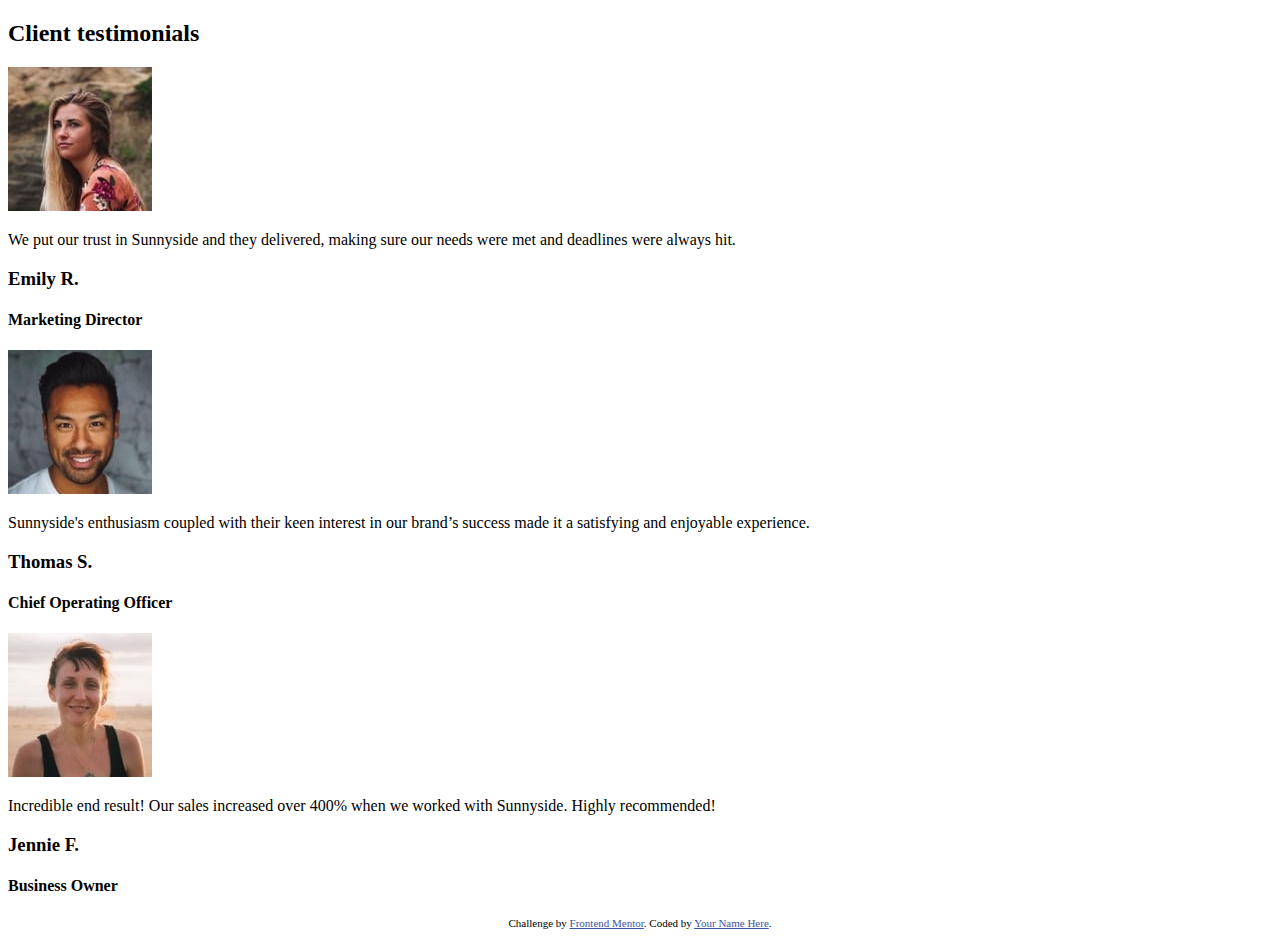
==== index.html @ 0f740eaf "Merge branch 'main' of https://github.com/cypherdevs-hub/agencylanding-page into zee-testimonial-sec" ====
<!DOCTYPE html>
<html lang="en">
<head>
  <meta charset="UTF-8">
  <meta name="viewport" content="width=device-width, initial-scale=1.0"> <!-- displays site properly based on user's device -->

  <link rel="icon" type="image/png" sizes="32x32" href="./images/favicon-32x32.png">
  <link rel="stylesheet" href="./styles.css">
  
  <title>Frontend Mentor | Sunnyside agency landing page</title>

  <!-- Feel free to remove these styles or customise in your own stylesheet 👍 -->
  <style>
    .attribution { font-size: 11px; text-align: center; }
    .attribution a { color: hsl(228, 45%, 44%); }
  </style>
</head>
<body>
<main>
  <!-- hero section startes here -->
  <section class="hero"></section>
    <!-- hero section ends here -->
<!-- information section starts here -->
<section class="information"></section>
 <!-- information section ends here -->
  <!-- fruits section starts here -->
  <section class="fruits"></section>
   <!-- fruits section ends here -->
    <!-- testimonial section starts here -->
     <section class="testimonial">
      <h2>Client testimonials</h2>
      <div><img src="./images/image-emily.jpg" alt="emily-image">
      <p>We put our trust in Sunnyside and they delivered, making sure our needs were met and deadlines were always hit.</p>
    <h3>Emily R.</h3>
    <h4>Marketing Director</h4>
  </div>
      <div> <img src="./images/image-thomas.jpg" alt="Thomas-image">
    <p>Sunnyside's enthusiasm coupled with their keen interest in our brand’s success made it a satisfying and enjoyable experience.</p>
    <h3>Thomas S.</h3>
    <h4>Chief Operating Officer</h4>
  </div>
  <div>
    <img src="./images/image-jennie.jpg" alt="jennie-image">
    <p>Incredible end result! Our sales increased over 400% when we worked with Sunnyside. Highly recommended!</p>
    <h3>Jennie F.</h3>
    <h4>Business Owner</h4>
  </div>
   

     </section>
     <!-- testimonial section ends here -->
      <!-- footer section starts here -->
       <footer></footer>
       <!-- footer section ends here -->
</main>

  <div class="attribution">
    Challenge by <a href="https://www.frontendmentor.io?ref=challenge" target="_blank">Frontend Mentor</a>. 
    Coded by <a href="#">Your Name Here</a>.
  </div>
</body>
</html>
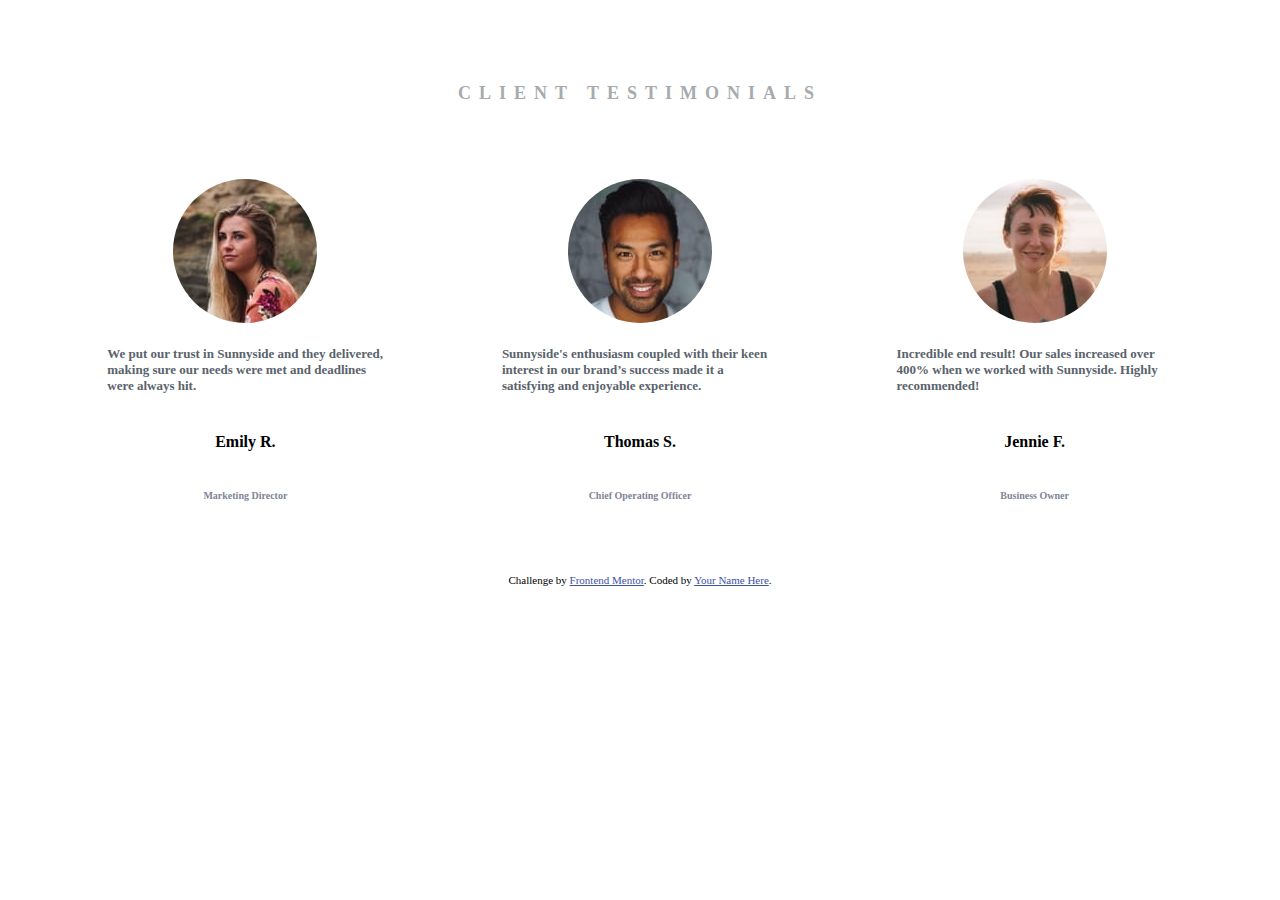
==== commit 9389a298: "implemented-testimonial-section" ====
--- a/index.html
+++ b/index.html
@@ -1,62 +1,76 @@
 <!DOCTYPE html>
 <html lang="en">
+
 <head>
   <meta charset="UTF-8">
-  <meta name="viewport" content="width=device-width, initial-scale=1.0"> <!-- displays site properly based on user's device -->
+  <meta name="viewport" content="width=device-width, initial-scale=1.0">
+  <!-- displays site properly based on user's device -->
 
   <link rel="icon" type="image/png" sizes="32x32" href="./images/favicon-32x32.png">
   <link rel="stylesheet" href="./styles.css">
-  
+
   <title>Frontend Mentor | Sunnyside agency landing page</title>
 
   <!-- Feel free to remove these styles or customise in your own stylesheet 👍 -->
   <style>
-    .attribution { font-size: 11px; text-align: center; }
-    .attribution a { color: hsl(228, 45%, 44%); }
+    .attribution {
+      font-size: 11px;
+      text-align: center;
+    }
+
+    .attribution a {
+      color: hsl(228, 45%, 44%);
+    }
   </style>
 </head>
+
 <body>
-<main>
-  <!-- hero section startes here -->
-  <section class="hero"></section>
+  <main>
+    <!-- hero section startes here -->
+    <section class="hero"></section>
     <!-- hero section ends here -->
-<!-- information section starts here -->
-<section class="information"></section>
- <!-- information section ends here -->
-  <!-- fruits section starts here -->
-  <section class="fruits"></section>
-   <!-- fruits section ends here -->
+    <!-- information section starts here -->
+    <section class="information"></section>
+    <!-- information section ends here -->
+    <!-- fruits section starts here -->
+    <section class="fruits"></section>
+    <!-- fruits section ends here -->
     <!-- testimonial section starts here -->
-     <section class="testimonial">
+    <section class="testimonial">
       <h2>Client testimonials</h2>
-      <div><img src="./images/image-emily.jpg" alt="emily-image">
-      <p>We put our trust in Sunnyside and they delivered, making sure our needs were met and deadlines were always hit.</p>
-    <h3>Emily R.</h3>
-    <h4>Marketing Director</h4>
-  </div>
-      <div> <img src="./images/image-thomas.jpg" alt="Thomas-image">
-    <p>Sunnyside's enthusiasm coupled with their keen interest in our brand’s success made it a satisfying and enjoyable experience.</p>
-    <h3>Thomas S.</h3>
-    <h4>Chief Operating Officer</h4>
-  </div>
-  <div>
-    <img src="./images/image-jennie.jpg" alt="jennie-image">
-    <p>Incredible end result! Our sales increased over 400% when we worked with Sunnyside. Highly recommended!</p>
-    <h3>Jennie F.</h3>
-    <h4>Business Owner</h4>
-  </div>
-   
+      <div class="testimonial-card-cont">
+        <div class="card"><img src="./images/image-emily.jpg" alt="emily-image">
+          <p>We put our trust in Sunnyside and they delivered, making sure our needs were met and deadlines were always
+            hit.</p>
+          <h3>Emily R.</h3>
+          <h4>Marketing Director</h4>
+        </div>
+        <div class="card"> <img src="./images/image-thomas.jpg" alt="Thomas-image">
+          <p>Sunnyside's enthusiasm coupled with their keen interest in our brand’s success made it a satisfying and
+            enjoyable experience.</p>
+          <h3>Thomas S.</h3>
+          <h4>Chief Operating Officer</h4>
+        </div>
+        <div class="card">
+          <img src="./images/image-jennie.jpg" alt="jennie-image">
+          <p>Incredible end result! Our sales increased over 400% when we worked with Sunnyside. Highly recommended!</p>
+          <h3>Jennie F.</h3>
+          <h4>Business Owner</h4>
+        </div>
 
-     </section>
-     <!-- testimonial section ends here -->
-      <!-- footer section starts here -->
-       <footer></footer>
-       <!-- footer section ends here -->
-</main>
+      </div>
+
+    </section>
+    <!-- testimonial section ends here -->
+    <!-- footer section starts here -->
+    <footer></footer>
+    <!-- footer section ends here -->
+  </main>
 
   <div class="attribution">
-    Challenge by <a href="https://www.frontendmentor.io?ref=challenge" target="_blank">Frontend Mentor</a>. 
+    Challenge by <a href="https://www.frontendmentor.io?ref=challenge" target="_blank">Frontend Mentor</a>.
     Coded by <a href="#">Your Name Here</a>.
   </div>
 </body>
+
 </html>--- a/styles.css
+++ b/styles.css
@@ -0,0 +1,74 @@
+
+.testimonial{
+    display: flex;
+    padding: 60px 40px;
+    text-align: left;
+    flex-direction: column;
+    align-items: center;
+    justify-content: center;
+    margin: 0 auto;
+    gap: 60px;
+    
+    
+}
+.testimonial-card-cont{
+    display: flex;
+    justify-content: center;
+    align-items: center;
+}
+.testimonial-card-cont > .card {
+    
+    width: 33.33%;
+    display: flex;
+    flex-direction: column;
+    align-items: center;
+    justify-content: center;
+    gap: 10px;
+}
+.testimonial-card-cont > .card > img{
+    border-radius: 100%;
+}
+.testimonial-card-cont > .card > p{
+    font-size: 13px;
+    font-weight: 600;
+    color: hsl(213, 9%, 39%);
+    width: 70%;
+}
+.testimonial-card-cont > .card > h3{
+    font-weight: 700;
+    font-size: 16px;
+    
+}
+.testimonial-card-cont > .card > h4{
+    font-size: 10px;
+    /* font-weight: ; */
+    color: hsl(232, 10%, 55%);
+
+}
+.testimonial> h2{
+    text-transform: uppercase;
+    color: hsl(210, 4%, 67%);
+    font-size: 18px;
+   letter-spacing: 8px;
+   justify-content: center;
+   align-items: center;
+}
+@media screen and (max-width: 480px){
+    .testimonial{
+        display: flex;
+        width: 100%;
+        flex-direction: column;
+    }
+    .testimonial-card-cont{
+        display: flex;
+        flex-direction: column;
+        
+    }
+    .testimonial-card-cont > .card {
+width: 100%;
+    }
+
+  
+    
+}
+    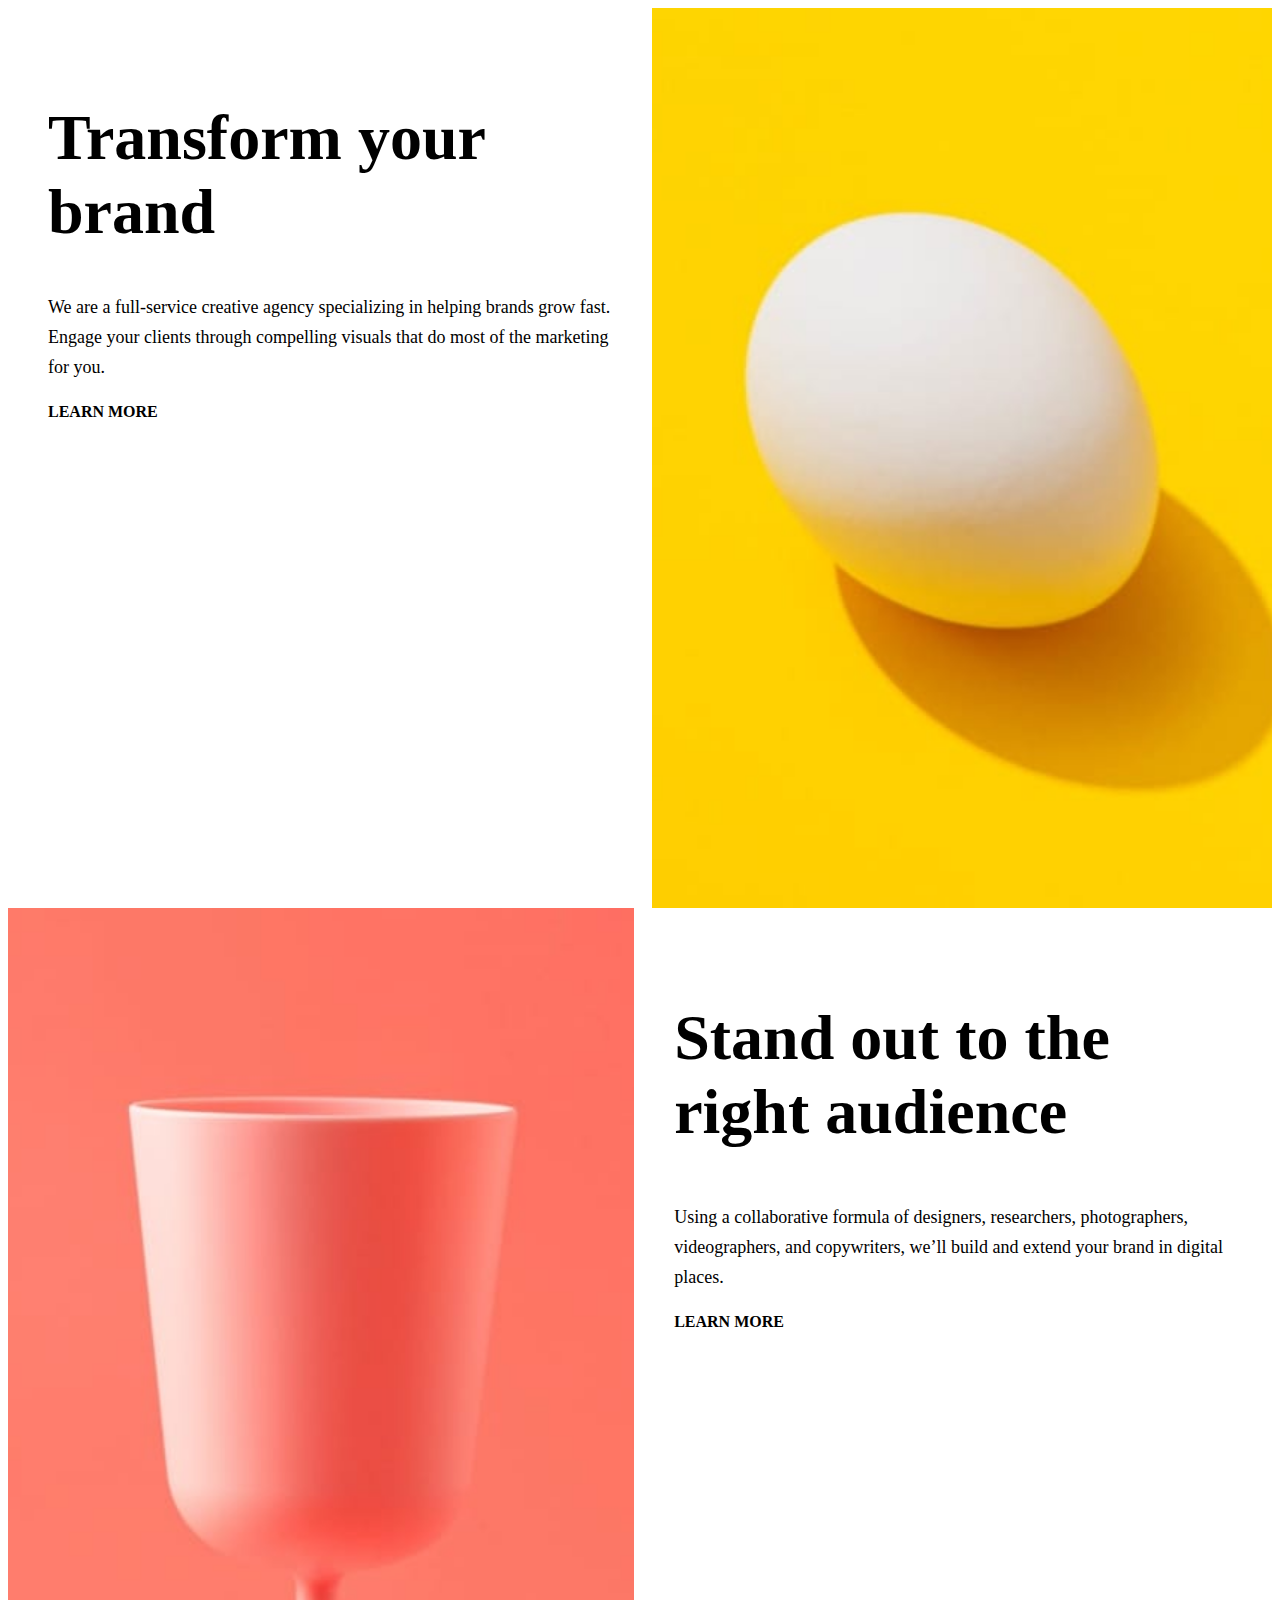
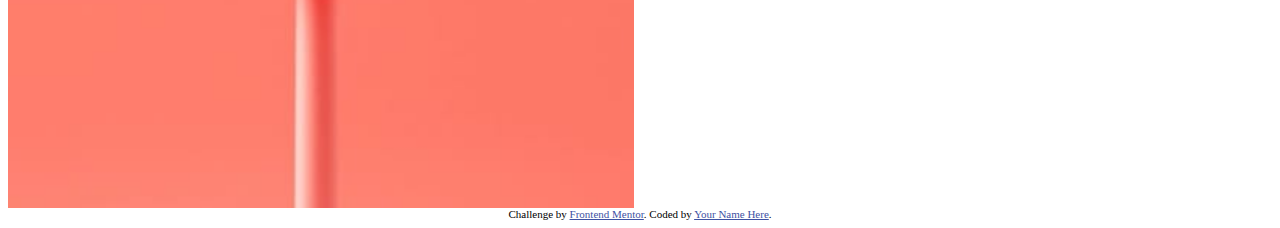
==== commit e52f9f36: "implemented-information-section" ====
--- a/index.html
+++ b/index.html
@@ -1,76 +1,65 @@
 <!DOCTYPE html>
 <html lang="en">
-
 <head>
   <meta charset="UTF-8">
-  <meta name="viewport" content="width=device-width, initial-scale=1.0">
-  <!-- displays site properly based on user's device -->
+  <meta name="viewport" content="width=device-width, initial-scale=1.0"> <!-- displays site properly based on user's device -->
 
   <link rel="icon" type="image/png" sizes="32x32" href="./images/favicon-32x32.png">
   <link rel="stylesheet" href="./styles.css">
-
+  
   <title>Frontend Mentor | Sunnyside agency landing page</title>
 
   <!-- Feel free to remove these styles or customise in your own stylesheet 👍 -->
   <style>
-    .attribution {
-      font-size: 11px;
-      text-align: center;
-    }
-
-    .attribution a {
-      color: hsl(228, 45%, 44%);
-    }
+    .attribution { font-size: 11px; text-align: center; }
+    .attribution a { color: hsl(228, 45%, 44%); }
   </style>
 </head>
+<body>
+<main>
+  <!-- hero section startes here -->
+  <section class="hero"></section>
+    <!-- hero section ends here -->
+<!-- information section starts here -->
+<section class="information">
+  <div class="top-info">
+    <div class="top-text"> 
+      <h1>Transform your brand</h1>
+      <p>We are a full-service creative agency specializing in helping brands grow fast. 
+        Engage your clients through compelling visuals that do most of the marketing for you.</p>
+       <h4>LEARN MORE</h4>
+    </div>
+    <div class="img-cont">
+   
+    </div>
+  </div>
+  <div class="bottom-info">
+    <div class="img-cont">
+   
+    </div>
+    <div class="bottom-text">
+      <h2>Stand out to the right audience</h2>
+      <p>Using a collaborative formula of designers, researchers, photographers, videographers, and copywriters, we’ll build and extend your brand in digital places.</p>
+      <h4> LEARN MORE</h4>
+    </div>
 
-<body>
-  <main>
-    <!-- hero section startes here -->
-    <section class="hero"></section>
-    <!-- hero section ends here -->
-    <!-- information section starts here -->
-    <section class="information"></section>
-    <!-- information section ends here -->
-    <!-- fruits section starts here -->
-    <section class="fruits"></section>
-    <!-- fruits section ends here -->
+  </div>
+</section>
+ <!-- information section ends here -->
+  <!-- fruits section starts here -->
+  <section class="fruits"></section>
+   <!-- fruits section ends here -->
     <!-- testimonial section starts here -->
-    <section class="testimonial">
-      <h2>Client testimonials</h2>
-      <div class="testimonial-card-cont">
-        <div class="card"><img src="./images/image-emily.jpg" alt="emily-image">
-          <p>We put our trust in Sunnyside and they delivered, making sure our needs were met and deadlines were always
-            hit.</p>
-          <h3>Emily R.</h3>
-          <h4>Marketing Director</h4>
-        </div>
-        <div class="card"> <img src="./images/image-thomas.jpg" alt="Thomas-image">
-          <p>Sunnyside's enthusiasm coupled with their keen interest in our brand’s success made it a satisfying and
-            enjoyable experience.</p>
-          <h3>Thomas S.</h3>
-          <h4>Chief Operating Officer</h4>
-        </div>
-        <div class="card">
-          <img src="./images/image-jennie.jpg" alt="jennie-image">
-          <p>Incredible end result! Our sales increased over 400% when we worked with Sunnyside. Highly recommended!</p>
-          <h3>Jennie F.</h3>
-          <h4>Business Owner</h4>
-        </div>
-
-      </div>
-
-    </section>
-    <!-- testimonial section ends here -->
-    <!-- footer section starts here -->
-    <footer></footer>
-    <!-- footer section ends here -->
-  </main>
+     <section class="testimonial"></section>
+     <!-- testimonial section ends here -->
+      <!-- footer section starts here -->
+       <footer></footer>
+       <!-- footer section ends here -->
+</main>
 
   <div class="attribution">
-    Challenge by <a href="https://www.frontendmentor.io?ref=challenge" target="_blank">Frontend Mentor</a>.
+    Challenge by <a href="https://www.frontendmentor.io?ref=challenge" target="_blank">Frontend Mentor</a>. 
     Coded by <a href="#">Your Name Here</a>.
   </div>
 </body>
-
 </html>--- a/styles.css
+++ b/styles.css
@@ -1,74 +1,117 @@
+main{
+    max-width: 1440px;
+    width: 100%;
+    height: auto;
+    margin: 0 auto;
+}
+.information {
+    display: flex;
+    flex-direction: column;
+    width: 100%;
+    /* border: 2px solid red; */
+    /* height: 100%;
+    width: 100%; */
+}
+  .top-info{
+    display: flex;
+    width: 100%; 
+  
+}
+.top-info > .img-cont{
+    height: 100vh;
+    width: 55%;
+    background-image: url("./images/desktop/image-transform.jpg");
+    background-position: center;
+    background-repeat: no-repeat;
+    background-size: cover;
+}
+.bottom-info{
+    display: flex;
+    width: 100%; 
+}
+.bottom-info > .img-cont{
+    height: 100vh;
+    width: 55%;
+    background-image: url("./images/desktop/image-stand-out.jpg"); 
+    background-position: center;
+    background-repeat: no-repeat;
+    background-size: cover;
+}
+.top-text{
+    padding: 40px;
+    margin-top:10px;
+    width: 50%;
+}
+.top-text > h1{
+    font-size: 64px;
+    font-weight: 700;
+    width:70%;
+    /* height:40% ; */
 
-.testimonial{
-    display: flex;
-    padding: 60px 40px;
-    text-align: left;
-    flex-direction: column;
-    align-items: center;
-    justify-content: center;
-    margin: 0 auto;
-    gap: 60px;
-    
+}  
+.top-text > p{
+    font-size: 18px;
+    font-weight: 500;
+    width:65% ;
+    line-height: 30px;
+}
+.top-text > h4 >{
+    font-size: 18px;
+    font-weight: 900;
+    /* gap: 10px; */
+}
+.bottom-text{
+    padding: 40px 40px;
+    width: 49%;
+}
+.bottom-text >h2{
+    font-size: 64px;
+    font-weight: 700;
+    /* width: 80%; */
+}
+.bottom-text >p{
+    font-size: 18px;
+    font-weight: 500;
+    width: 63%;
+    line-height: 30px;
     
 }
-.testimonial-card-cont{
+@media screen and (max-width: 480px){
+.information{
     display: flex;
-    justify-content: center;
-    align-items: center;
+    width: 100%;
+    flex-direction: column;
 }
-.testimonial-card-cont > .card {
-    
-    width: 33.33%;
+.top-info{
+    width: 100%;
+    display: flex;
+    flex-direction: column-reverse;
+} 
+.bottom-info{
+    width: 100%;
     display: flex;
     flex-direction: column;
-    align-items: center;
-    justify-content: center;
-    gap: 10px;
+} 
+.bottom-info > .img-cont{
+    width: 100%;
 }
-.testimonial-card-cont > .card > img{
-    border-radius: 100%;
+.top-info > .img-cont{
+    width: 100%;
 }
-.testimonial-card-cont > .card > p{
-    font-size: 13px;
-    font-weight: 600;
-    color: hsl(213, 9%, 39%);
-    width: 70%;
+ 
+} 
+.top-text > h1{
+    width: 100%;
 }
-.testimonial-card-cont > .card > h3{
-    font-weight: 700;
-    font-size: 16px;
-    
+.top-text > p{
+    width: 100%;
 }
-.testimonial-card-cont > .card > h4{
-    font-size: 10px;
-    /* font-weight: ; */
-    color: hsl(232, 10%, 55%);
+.bottom-text > h2{
+    width: 100%;
+}
+.bottom-text > p{
+    width: 100%;
+}
 
-}
-.testimonial> h2{
-    text-transform: uppercase;
-    color: hsl(210, 4%, 67%);
-    font-size: 18px;
-   letter-spacing: 8px;
-   justify-content: center;
-   align-items: center;
-}
-@media screen and (max-width: 480px){
-    .testimonial{
-        display: flex;
-        width: 100%;
-        flex-direction: column;
-    }
-    .testimonial-card-cont{
-        display: flex;
-        flex-direction: column;
-        
-    }
-    .testimonial-card-cont > .card {
-width: 100%;
-    }
 
-  
-    
-}
-    +
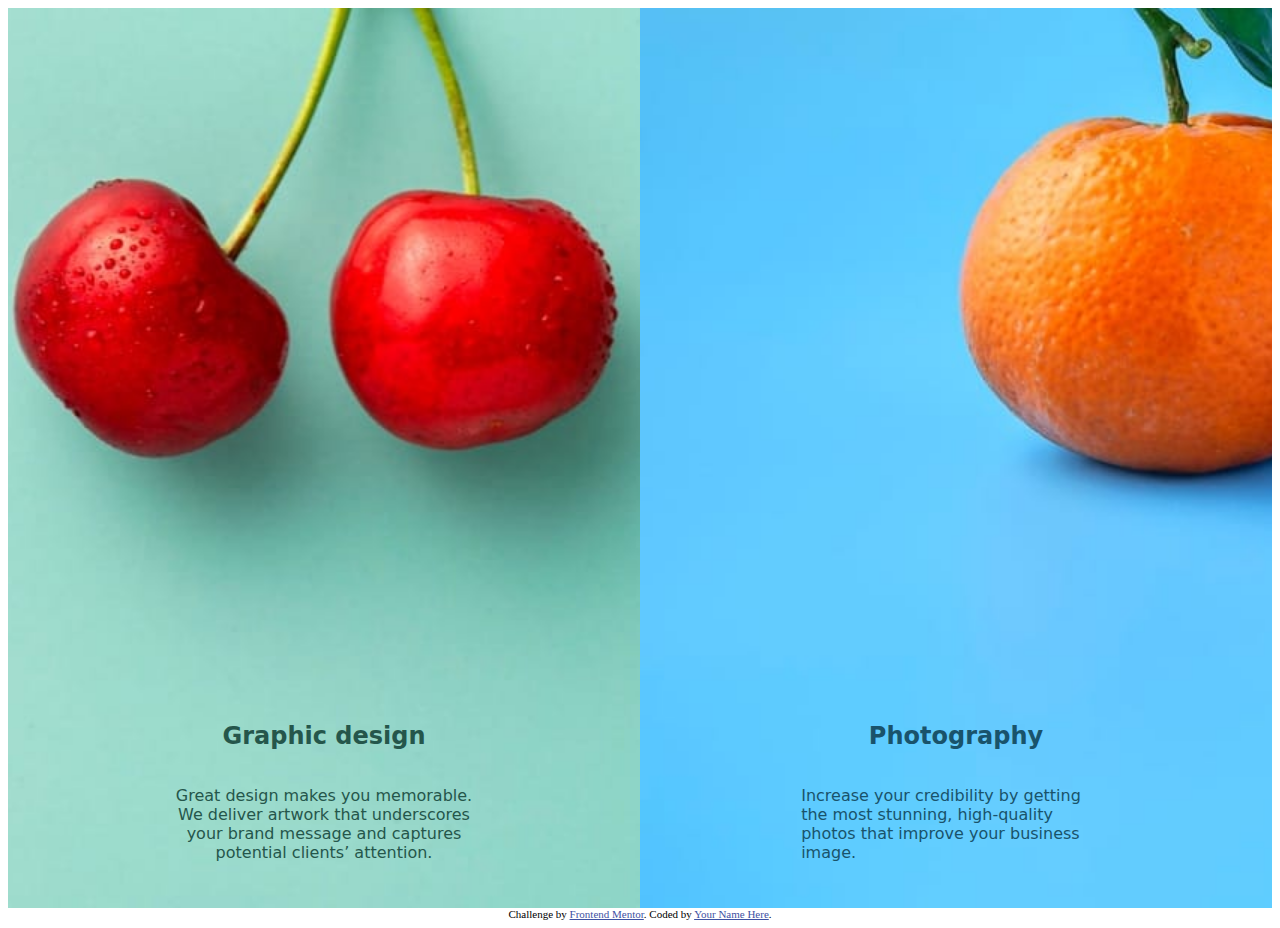
==== commit 46134324: "Merge cff54fb2fa66dc8059ecc1b7b1c96c9a1248c001 into 20f16eae362c268b328f262325046cf4c1053dc8" ====
--- a/index.html
+++ b/index.html
@@ -21,33 +21,25 @@
   <section class="hero"></section>
     <!-- hero section ends here -->
 <!-- information section starts here -->
-<section class="information">
-  <div class="top-info">
-    <div class="top-text"> 
-      <h1>Transform your brand</h1>
-      <p>We are a full-service creative agency specializing in helping brands grow fast. 
-        Engage your clients through compelling visuals that do most of the marketing for you.</p>
-       <h4>LEARN MORE</h4>
-    </div>
-    <div class="img-cont">
-   
-    </div>
-  </div>
-  <div class="bottom-info">
-    <div class="img-cont">
-   
-    </div>
-    <div class="bottom-text">
-      <h2>Stand out to the right audience</h2>
-      <p>Using a collaborative formula of designers, researchers, photographers, videographers, and copywriters, we’ll build and extend your brand in digital places.</p>
-      <h4> LEARN MORE</h4>
-    </div>
-
-  </div>
-</section>
+<section class="information"></section>
  <!-- information section ends here -->
   <!-- fruits section starts here -->
-  <section class="fruits"></section>
+  <section class="fruits">
+    <div class="left-side">
+      <div class="text">
+        <h2>Graphic design</h2>
+        <p> 
+           Great design makes you memorable. We deliver artwork that underscores your brand message and captures potential clients’ attention.
+        </p>
+      </div>
+    </div>
+    <div class="right-side">
+      <div class="text">
+        <h2> Photography</h2>
+        <p>Increase your credibility by getting the most stunning, high-quality photos that improve your business image.</p>
+      </div>
+    </div>
+  </section>
    <!-- fruits section ends here -->
     <!-- testimonial section starts here -->
      <section class="testimonial"></section>
--- a/styles.css
+++ b/styles.css
@@ -1,117 +1,67 @@
-main{
-    max-width: 1440px;
-    width: 100%;
-    height: auto;
-    margin: 0 auto;
+.fruits{
+    display: flex;
 }
-.information {
+.left-side {
+    background-image: url('./images/desktop/image-graphic-design.jpg');
+    background-repeat: no-repeat;
+    background-position: center;
+    background-size: contain;
+    height: 100vh;
+    width: 50%;
+background-size: cover;
+    display: flex;
+    align-items: end;
+    justify-content: center 
+
+}
+.left-side > .text{
+    margin-bottom: 30px;
+    width: 50%;
     display: flex;
     flex-direction: column;
-    width: 100%;
-    /* border: 2px solid red; */
-    /* height: 100%;
-    width: 100%; */
+    align-items: center;
+    justify-content: center;
+    text-align: center;
+    font-family: system-ui, -apple-system, BlinkMacSystemFont, 'Segoe UI', Roboto, Oxygen, Ubuntu, Cantarell, 'Open Sans', 'Helvetica Neue', sans-serif;
 }
-  .top-info{
-    display: flex;
-    width: 100%; 
-  
+.left-side > .text > h2{
+    color: hsl(167, 40%, 24%);
 }
-.top-info > .img-cont{
-    height: 100vh;
-    width: 55%;
-    background-image: url("./images/desktop/image-transform.jpg");
-    background-position: center;
+.left-side > .text > p{
+    color:  hsl(167, 40%, 24%);
+}
+
+.right-side {
+    background-image: url('./images/desktop/image-photography.jpg');
+    width: 50%;
     background-repeat: no-repeat;
     background-size: cover;
+    display: flex;
+    justify-content: center;
+    align-items: end;
 }
-.bottom-info{
-    display: flex;
-    width: 100%; 
-}
-.bottom-info > .img-cont{
-    height: 100vh;
-    width: 55%;
-    background-image: url("./images/desktop/image-stand-out.jpg"); 
-    background-position: center;
-    background-repeat: no-repeat;
-    background-size: cover;
-}
-.top-text{
-    padding: 40px;
-    margin-top:10px;
-    width: 50%;
-}
-.top-text > h1{
-    font-size: 64px;
-    font-weight: 700;
-    width:70%;
-    /* height:40% ; */
-
-}  
-.top-text > p{
-    font-size: 18px;
-    font-weight: 500;
-    width:65% ;
-    line-height: 30px;
-}
-.top-text > h4 >{
-    font-size: 18px;
-    font-weight: 900;
-    /* gap: 10px; */
-}
-.bottom-text{
-    padding: 40px 40px;
+.right-side > .text{
+    margin-bottom: 30px;
     width: 49%;
-}
-.bottom-text >h2{
-    font-size: 64px;
-    font-weight: 700;
-    /* width: 80%; */
-}
-.bottom-text >p{
-    font-size: 18px;
-    font-weight: 500;
-    width: 63%;
-    line-height: 30px;
-    
-}
-@media screen and (max-width: 480px){
-.information{
-    display: flex;
-    width: 100%;
-    flex-direction: column;
-}
-.top-info{
-    width: 100%;
-    display: flex;
-    flex-direction: column-reverse;
-} 
-.bottom-info{
-    width: 100%;
     display: flex;
     flex-direction: column;
-} 
-.bottom-info > .img-cont{
-    width: 100%;
-}
-.top-info > .img-cont{
-    width: 100%;
-}
- 
-} 
-.top-text > h1{
-    width: 100%;
-}
-.top-text > p{
-    width: 100%;
-}
-.bottom-text > h2{
-    width: 100%;
-}
-.bottom-text > p{
-    width: 100%;
+    justify-content: center;
+    align-items: center;
+    font-family:system-ui, -apple-system, BlinkMacSystemFont, 'Segoe UI', Roboto, Oxygen, Ubuntu, Cantarell, 'Open Sans', 'Helvetica Neue', sans-serif
 }
 
+    .right-side > .text > h2{
+        color:  hsl(198, 62%, 26%)
+        
+    }
+    .right-side > .text > p{
+        color:   hsl(198, 62%, 26%)
+    }
 
-
+@media screen and (max-width: 480px){
+    .fruits{
+        max-width: 375px;
+        display: flex;
+        flex-direction: column;
+    }
+}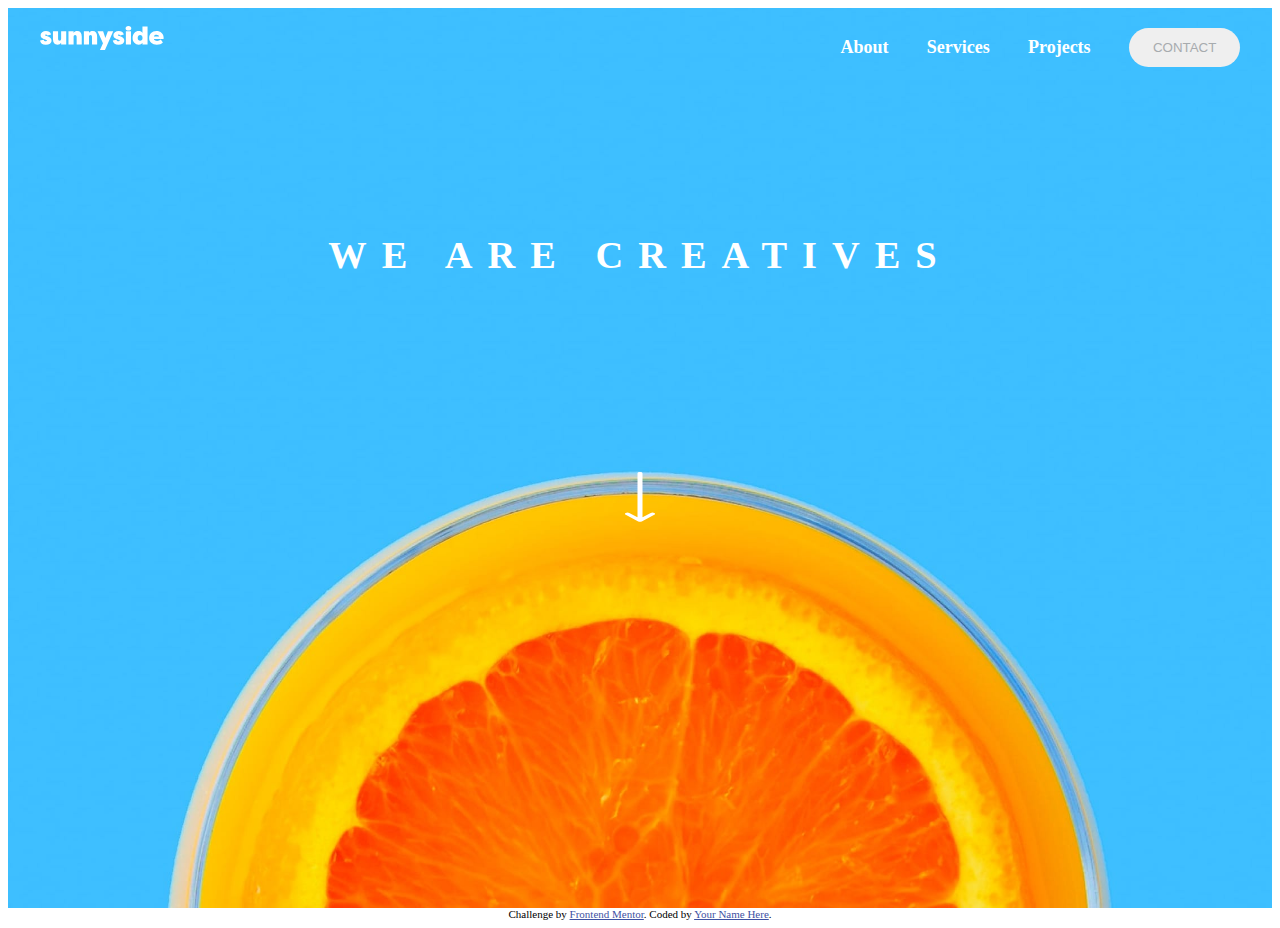
==== commit 4eb99d49: "implemented-hero-session" ====
--- a/index.html
+++ b/index.html
@@ -1,7 +1,6 @@
 <!DOCTYPE html>
 <html lang="en">
 <head>
-  <meta charset="UTF-8">
   <meta name="viewport" content="width=device-width, initial-scale=1.0"> <!-- displays site properly based on user's device -->
 
   <link rel="icon" type="image/png" sizes="32x32" href="./images/favicon-32x32.png">
@@ -18,28 +17,32 @@
 <body>
 <main>
   <!-- hero section startes here -->
-  <section class="hero"></section>
+  <section class="hero">
+    <header>
+     <svg width="124" height="24" xmlns="http://www.w3.org/2000/svg"><path d="M5.857 18.708c1.638 0 2.995-.36 4.07-1.08 1.075-.721 1.613-1.769 1.613-3.144-.083-1.855-1.464-3.246-4.144-4.173l-1.44-.597c-.314-.1-.538-.198-.67-.298a.45.45 0 01-.198-.373c0-.414.273-.62.819-.62.678 0 1.182.347 1.513 1.043l3.698-1.044c-.893-2.22-2.614-3.329-5.162-3.329-1.522 0-2.788.398-3.797 1.193C1.15 7.08.645 8.116.645 9.39c0 .398.058.766.174 1.106.116.34.29.638.521.894.232.257.455.48.67.671.215.19.488.369.82.534.33.166.582.286.756.36.174.075.41.162.707.261l.422.15 1.49.546c.363.133.6.244.707.335a.449.449 0 01.16.36c0 .431-.404.647-1.215.647-1.191 0-1.903-.53-2.134-1.59L0 14.509c.463 2.8 2.416 4.2 5.857 4.2zm11.636 0c1.638 0 2.845-.63 3.623-1.888v1.615h5.112V5.366h-5.112v7.156c0 1.474-.505 2.21-1.514 2.21-1.026 0-1.539-.736-1.539-2.21V5.366h-5.112v7.653c0 3.793 1.514 5.69 4.542 5.69zm16.103-.273V11.28c0-1.475.504-2.212 1.513-2.212 1.026 0 1.54.737 1.54 2.212v7.155h5.111v-7.652c0-3.793-1.513-5.69-4.541-5.69-1.638 0-2.846.63-3.623 1.888V5.366h-5.113v13.069h5.113zm15.383 0V11.28c0-1.475.504-2.212 1.514-2.212 1.025 0 1.538.737 1.538 2.212v7.155h5.113v-7.652c0-3.793-1.514-5.69-4.542-5.69-1.638 0-2.846.63-3.623 1.888V5.366h-5.113v13.069h5.113zM64.958 24l8.289-18.634H67.91l-2.532 6.684-2.258-6.684h-5.584l5.435 11.802L59.944 24h5.014zm13.67-5.292c1.638 0 2.995-.36 4.07-1.08 1.076-.721 1.614-1.769 1.614-3.144-.083-1.855-1.465-3.246-4.145-4.173l-1.44-.597c-.314-.1-.537-.198-.67-.298a.45.45 0 01-.198-.373c0-.414.273-.62.819-.62.678 0 1.183.347 1.514 1.043l3.698-1.044c-.894-2.22-2.614-3.329-5.162-3.329-1.522 0-2.788.398-3.797 1.193-1.01.795-1.514 1.83-1.514 3.105 0 .398.058.766.173 1.106.116.34.29.638.522.894.231.257.455.48.67.671.215.19.488.369.819.534.33.166.583.286.757.36.173.075.41.162.707.261l.422.15 1.489.546c.364.133.6.244.707.335a.449.449 0 01.161.36c0 .431-.405.647-1.216.647-1.19 0-1.902-.53-2.134-1.59l-3.723.844c.464 2.8 2.416 4.2 5.857 4.2zm9.8-14.137c.91 0 1.613-.215 2.11-.646.495-.43.744-.977.744-1.64 0-.678-.24-1.23-.72-1.651C90.082.21 89.371 0 88.428 0c-.943 0-1.655.211-2.135.634-.48.422-.72.973-.72 1.652 0 .662.249 1.209.745 1.64.497.43 1.2.645 2.11.645zm2.556 13.864V5.366H85.87v13.069h5.113zm7.74.273c1.737 0 2.977-.63 3.722-1.888v1.615h5.112V.472h-5.112v6.534c-.745-1.275-1.985-1.913-3.723-1.913-1.753 0-3.214.642-4.38 1.926-1.166 1.283-1.75 2.91-1.75 4.882 0 1.97.584 3.598 1.75 4.882 1.166 1.283 2.627 1.925 4.38 1.925zm1.39-3.9c-.729 0-1.312-.274-1.75-.82-.439-.547-.658-1.243-.658-2.087 0-.845.215-1.54.645-2.087.447-.547 1.034-.82 1.762-.82s1.311.273 1.75.82c.438.546.657 1.242.657 2.087 0 .844-.219 1.54-.657 2.087-.439.546-1.022.82-1.75.82zm16.698 3.9c2.597 0 4.624-.754 6.08-2.26l-2.11-2.833c-1.042.845-2.217 1.267-3.524 1.267-.992 0-1.799-.224-2.42-.67-.62-.448-.93-.879-.93-1.293h9.604c.083-.298.124-.687.124-1.167 0-2.054-.674-3.677-2.022-4.87-1.349-1.193-3.073-1.789-5.175-1.789-2.25 0-4.028.671-5.335 2.013-1.307 1.341-1.961 2.956-1.961 4.844 0 1.938.69 3.549 2.072 4.833 1.382 1.283 3.247 1.925 5.597 1.925zm2.208-8.149h-5.112c.033-.613.298-1.08.794-1.404.496-.323 1.084-.484 1.762-.484.678 0 1.266.165 1.762.497.497.331.761.795.794 1.391z" fill="#FFF" fill-rule="nonzero"/></svg>
+      <nav>
+        <div> About</div>
+        <div>Services</div>
+        <div>Projects</div>
+        <div><button>CONTACT</button></div>
+        
+      </nav>
+      <!-- <div><img src="./images/desktop/image-header.jpg" alt=""></div> -->
+    </header>
+    <div class="hero-text">
+      <h1>WE ARE CREATIVES</h1>
+
+      <img src="./images/icon-arrow-down.svg" alt=""></div>
+      <div>
+      
+    </div>
+  </section>
     <!-- hero section ends here -->
 <!-- information section starts here -->
 <section class="information"></section>
  <!-- information section ends here -->
   <!-- fruits section starts here -->
-  <section class="fruits">
-    <div class="left-side">
-      <div class="text">
-        <h2>Graphic design</h2>
-        <p> 
-           Great design makes you memorable. We deliver artwork that underscores your brand message and captures potential clients’ attention.
-        </p>
-      </div>
-    </div>
-    <div class="right-side">
-      <div class="text">
-        <h2> Photography</h2>
-        <p>Increase your credibility by getting the most stunning, high-quality photos that improve your business image.</p>
-      </div>
-    </div>
-  </section>
+  <section class="fruits"></section>
    <!-- fruits section ends here -->
     <!-- testimonial section starts here -->
      <section class="testimonial"></section>
--- a/styles.css
+++ b/styles.css
@@ -1,67 +1,79 @@
-.fruits{
-    display: flex;
-}
-.left-side {
-    background-image: url('./images/desktop/image-graphic-design.jpg');
-    background-repeat: no-repeat;
-    background-position: center;
-    background-size: contain;
-    height: 100vh;
-    width: 50%;
-background-size: cover;
-    display: flex;
-    align-items: end;
-    justify-content: center 
+/* *{
+    margin: 0;
+    padding: 0;
+    box-sizing: border-box;
+} */
+main{
+   /* background-color: rgb(61,190,255); */
+    width: 100%;
+    /* max-width: 1440px; */
+    /* margin: 0 auto; */
 
 }
-.left-side > .text{
-    margin-bottom: 30px;
+img{
+    width: 100%;
+    max-width: 100%;
+    height: auto;
+}
+.hero{
+    width: 100%;
+    height: 100vh;
+    background-image: url('./images/desktop/image-header.jpg');
+    background-position: center;
+    background-size: cover;
+    background-repeat: no-repeat;
+    /* padding: 20px; */
+    
+}
+.hero > header{
+    display: flex;
+    justify-content: space-between;
+    align-items: center;
+    width: 95%;
+    margin: 0 auto;
+
+}
+.hero > .hero-text > img{
+    width: 30px;
+    height: 50px;
+    font-weight: 700;
+   
+}
+
+.hero > .hero-text{
     width: 50%;
+    margin: 0 auto;
+    text-align: center;
+    color: hsl(0, 0%, 100%);
     display: flex;
     flex-direction: column;
+    justify-content: space-between;
     align-items: center;
-    justify-content: center;
+    height: 35vh;
+    margin-top: 140px;
+    font-size: larger;
     text-align: center;
-    font-family: system-ui, -apple-system, BlinkMacSystemFont, 'Segoe UI', Roboto, Oxygen, Ubuntu, Cantarell, 'Open Sans', 'Helvetica Neue', sans-serif;
+    letter-spacing: 15px;
+    
+    
 }
-.left-side > .text > h2{
-    color: hsl(167, 40%, 24%);
+header > nav {
+    display: flex;
+    flex-direction: row;
+    justify-content: space-between;
+    align-items: center;
+    width: 400px;
+    color: hsl(0, 0%, 100%);
+    font-weight: 600;
+    font-size: 18px;
+    margin-top: 20px;
+
 }
-.left-side > .text > p{
-    color:  hsl(167, 40%, 24%);
+header > nav > div > button{
+    border-radius: 50px;
+    color: hsl(210, 4%, 67%);
+    border: none;
+    padding: 12px 24px ;
 }
 
-.right-side {
-    background-image: url('./images/desktop/image-photography.jpg');
-    width: 50%;
-    background-repeat: no-repeat;
-    background-size: cover;
-    display: flex;
-    justify-content: center;
-    align-items: end;
-}
-.right-side > .text{
-    margin-bottom: 30px;
-    width: 49%;
-    display: flex;
-    flex-direction: column;
-    justify-content: center;
-    align-items: center;
-    font-family:system-ui, -apple-system, BlinkMacSystemFont, 'Segoe UI', Roboto, Oxygen, Ubuntu, Cantarell, 'Open Sans', 'Helvetica Neue', sans-serif
-}
-
-    .right-side > .text > h2{
-        color:  hsl(198, 62%, 26%)
-        
-    }
-    .right-side > .text > p{
-        color:   hsl(198, 62%, 26%)
-    }
-
-@media screen and (max-width: 480px){
-    .fruits{
-        max-width: 375px;
-        display: flex;
-        flex-direction: column;
-    }
-}+    
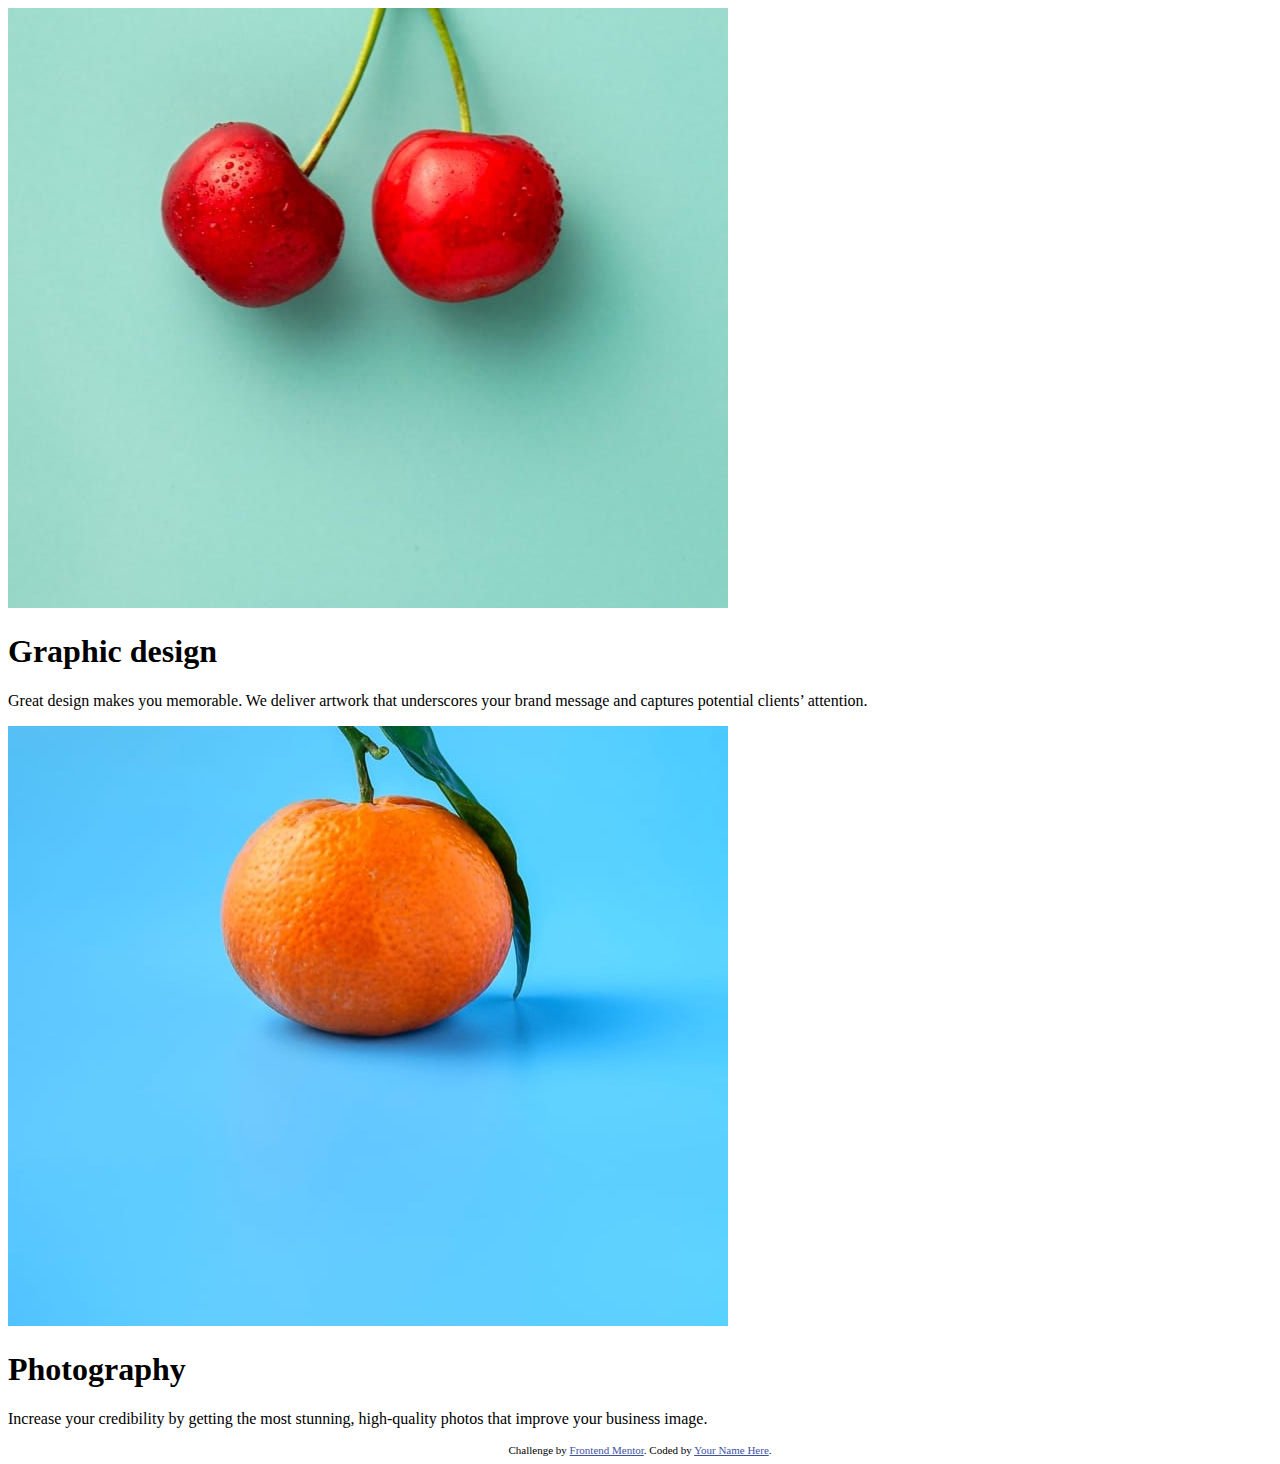
==== commit 5825dbca: "fruit-section" ====
--- a/index.html
+++ b/index.html
@@ -1,10 +1,10 @@
 <!DOCTYPE html>
 <html lang="en">
 <head>
+  <meta charset="UTF-8">
   <meta name="viewport" content="width=device-width, initial-scale=1.0"> <!-- displays site properly based on user's device -->
 
   <link rel="icon" type="image/png" sizes="32x32" href="./images/favicon-32x32.png">
-  <link rel="stylesheet" href="./styles.css">
   
   <title>Frontend Mentor | Sunnyside agency landing page</title>
 
@@ -17,32 +17,28 @@
 <body>
 <main>
   <!-- hero section startes here -->
-  <section class="hero">
-    <header>
-     <svg width="124" height="24" xmlns="http://www.w3.org/2000/svg"><path d="M5.857 18.708c1.638 0 2.995-.36 4.07-1.08 1.075-.721 1.613-1.769 1.613-3.144-.083-1.855-1.464-3.246-4.144-4.173l-1.44-.597c-.314-.1-.538-.198-.67-.298a.45.45 0 01-.198-.373c0-.414.273-.62.819-.62.678 0 1.182.347 1.513 1.043l3.698-1.044c-.893-2.22-2.614-3.329-5.162-3.329-1.522 0-2.788.398-3.797 1.193C1.15 7.08.645 8.116.645 9.39c0 .398.058.766.174 1.106.116.34.29.638.521.894.232.257.455.48.67.671.215.19.488.369.82.534.33.166.582.286.756.36.174.075.41.162.707.261l.422.15 1.49.546c.363.133.6.244.707.335a.449.449 0 01.16.36c0 .431-.404.647-1.215.647-1.191 0-1.903-.53-2.134-1.59L0 14.509c.463 2.8 2.416 4.2 5.857 4.2zm11.636 0c1.638 0 2.845-.63 3.623-1.888v1.615h5.112V5.366h-5.112v7.156c0 1.474-.505 2.21-1.514 2.21-1.026 0-1.539-.736-1.539-2.21V5.366h-5.112v7.653c0 3.793 1.514 5.69 4.542 5.69zm16.103-.273V11.28c0-1.475.504-2.212 1.513-2.212 1.026 0 1.54.737 1.54 2.212v7.155h5.111v-7.652c0-3.793-1.513-5.69-4.541-5.69-1.638 0-2.846.63-3.623 1.888V5.366h-5.113v13.069h5.113zm15.383 0V11.28c0-1.475.504-2.212 1.514-2.212 1.025 0 1.538.737 1.538 2.212v7.155h5.113v-7.652c0-3.793-1.514-5.69-4.542-5.69-1.638 0-2.846.63-3.623 1.888V5.366h-5.113v13.069h5.113zM64.958 24l8.289-18.634H67.91l-2.532 6.684-2.258-6.684h-5.584l5.435 11.802L59.944 24h5.014zm13.67-5.292c1.638 0 2.995-.36 4.07-1.08 1.076-.721 1.614-1.769 1.614-3.144-.083-1.855-1.465-3.246-4.145-4.173l-1.44-.597c-.314-.1-.537-.198-.67-.298a.45.45 0 01-.198-.373c0-.414.273-.62.819-.62.678 0 1.183.347 1.514 1.043l3.698-1.044c-.894-2.22-2.614-3.329-5.162-3.329-1.522 0-2.788.398-3.797 1.193-1.01.795-1.514 1.83-1.514 3.105 0 .398.058.766.173 1.106.116.34.29.638.522.894.231.257.455.48.67.671.215.19.488.369.819.534.33.166.583.286.757.36.173.075.41.162.707.261l.422.15 1.489.546c.364.133.6.244.707.335a.449.449 0 01.161.36c0 .431-.405.647-1.216.647-1.19 0-1.902-.53-2.134-1.59l-3.723.844c.464 2.8 2.416 4.2 5.857 4.2zm9.8-14.137c.91 0 1.613-.215 2.11-.646.495-.43.744-.977.744-1.64 0-.678-.24-1.23-.72-1.651C90.082.21 89.371 0 88.428 0c-.943 0-1.655.211-2.135.634-.48.422-.72.973-.72 1.652 0 .662.249 1.209.745 1.64.497.43 1.2.645 2.11.645zm2.556 13.864V5.366H85.87v13.069h5.113zm7.74.273c1.737 0 2.977-.63 3.722-1.888v1.615h5.112V.472h-5.112v6.534c-.745-1.275-1.985-1.913-3.723-1.913-1.753 0-3.214.642-4.38 1.926-1.166 1.283-1.75 2.91-1.75 4.882 0 1.97.584 3.598 1.75 4.882 1.166 1.283 2.627 1.925 4.38 1.925zm1.39-3.9c-.729 0-1.312-.274-1.75-.82-.439-.547-.658-1.243-.658-2.087 0-.845.215-1.54.645-2.087.447-.547 1.034-.82 1.762-.82s1.311.273 1.75.82c.438.546.657 1.242.657 2.087 0 .844-.219 1.54-.657 2.087-.439.546-1.022.82-1.75.82zm16.698 3.9c2.597 0 4.624-.754 6.08-2.26l-2.11-2.833c-1.042.845-2.217 1.267-3.524 1.267-.992 0-1.799-.224-2.42-.67-.62-.448-.93-.879-.93-1.293h9.604c.083-.298.124-.687.124-1.167 0-2.054-.674-3.677-2.022-4.87-1.349-1.193-3.073-1.789-5.175-1.789-2.25 0-4.028.671-5.335 2.013-1.307 1.341-1.961 2.956-1.961 4.844 0 1.938.69 3.549 2.072 4.833 1.382 1.283 3.247 1.925 5.597 1.925zm2.208-8.149h-5.112c.033-.613.298-1.08.794-1.404.496-.323 1.084-.484 1.762-.484.678 0 1.266.165 1.762.497.497.331.761.795.794 1.391z" fill="#FFF" fill-rule="nonzero"/></svg>
-      <nav>
-        <div> About</div>
-        <div>Services</div>
-        <div>Projects</div>
-        <div><button>CONTACT</button></div>
-        
-      </nav>
-      <!-- <div><img src="./images/desktop/image-header.jpg" alt=""></div> -->
-    </header>
-    <div class="hero-text">
-      <h1>WE ARE CREATIVES</h1>
-
-      <img src="./images/icon-arrow-down.svg" alt=""></div>
-      <div>
-      
-    </div>
-  </section>
+  <section class="hero"></section>
     <!-- hero section ends here -->
 <!-- information section starts here -->
 <section class="information"></section>
  <!-- information section ends here -->
   <!-- fruits section starts here -->
-  <section class="fruits"></section>
+  <section class="fruits">
+    <div class="left-side">
+      <img src="/images/desktop/image-graphic-design.jpg" alt="">
+      <h1>Graphic design</h1>
+      <p> 
+         Great design makes you memorable. We deliver artwork that underscores your brand message and captures potential clients’ attention.
+      </p>
+    </div>
+    <div class="right-side">
+      <img src="/images/desktop/image-photography.jpg" alt="">
+      <h1> Photography</h1>
+      <p>Increase your credibility by getting the most stunning, high-quality photos that improve your business image.</p>
+    </div>
+
+
+  </section>
    <!-- fruits section ends here -->
     <!-- testimonial section starts here -->
      <section class="testimonial"></section>
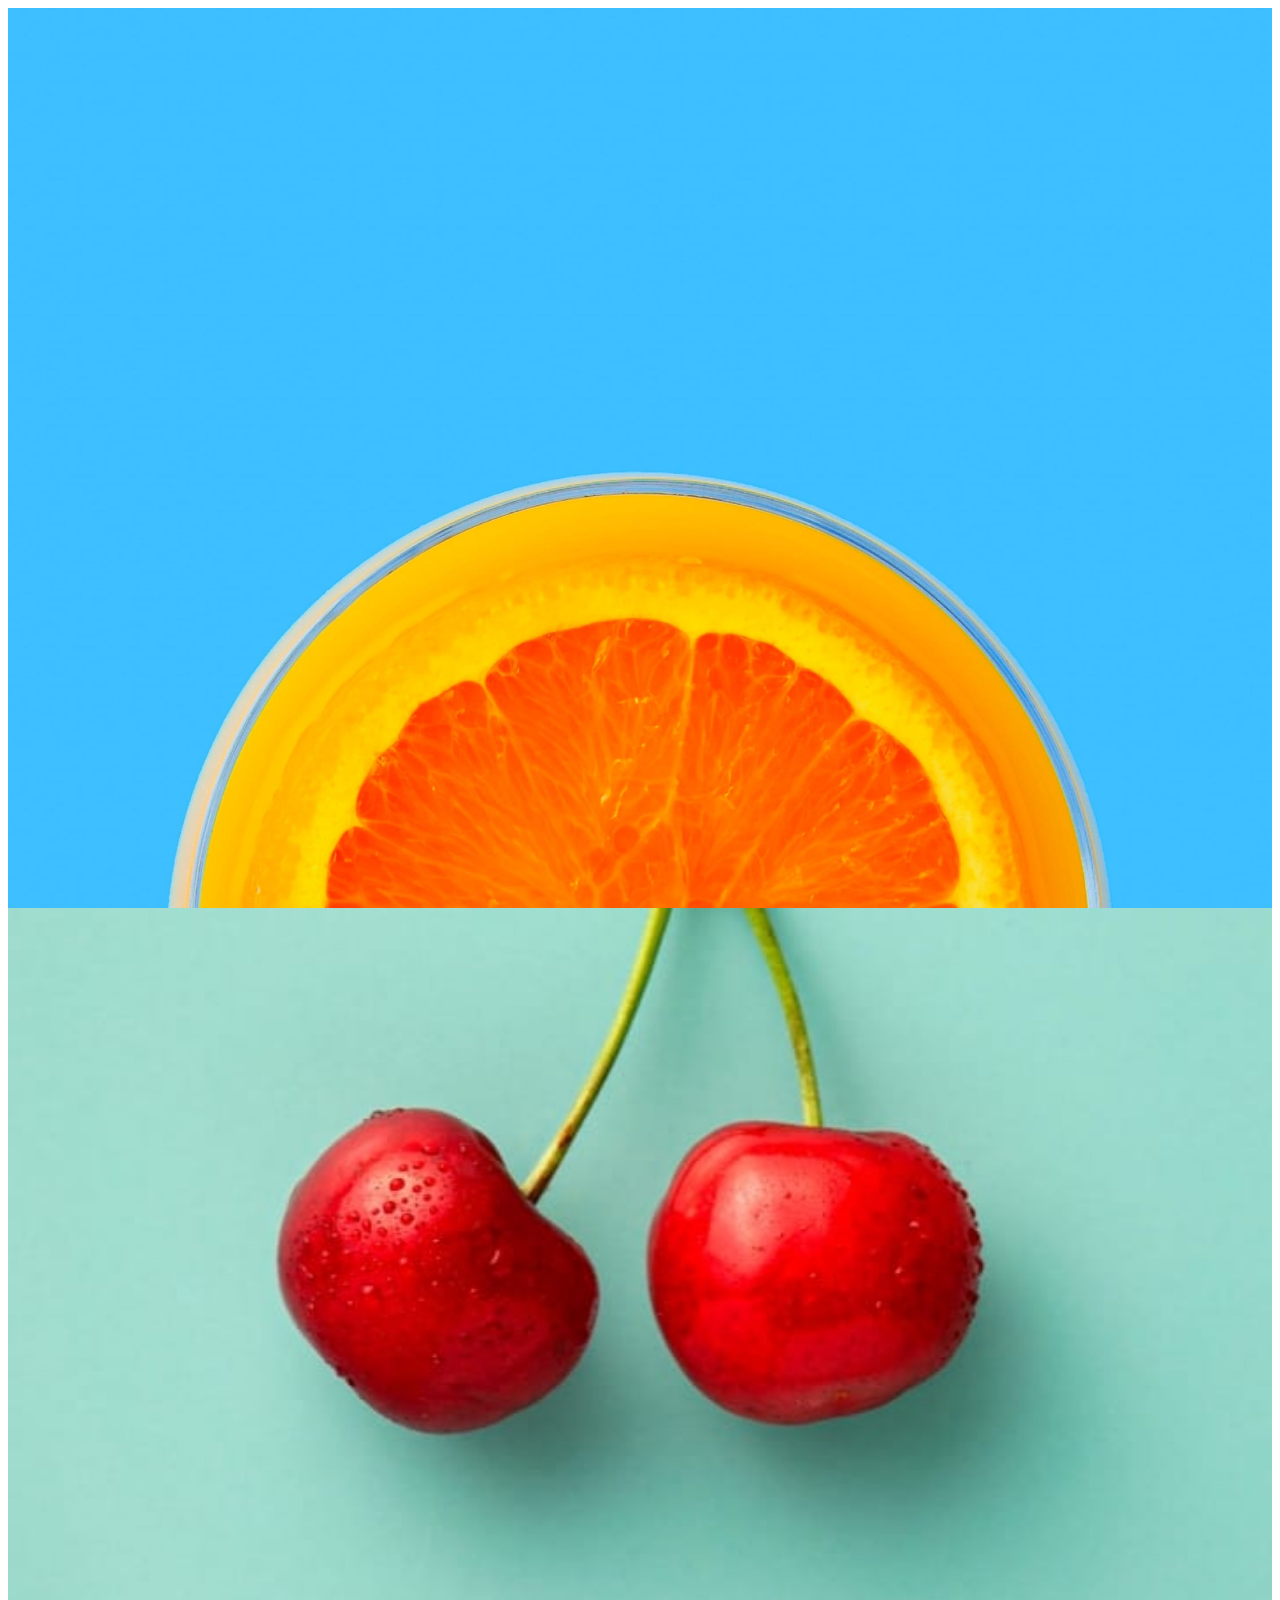
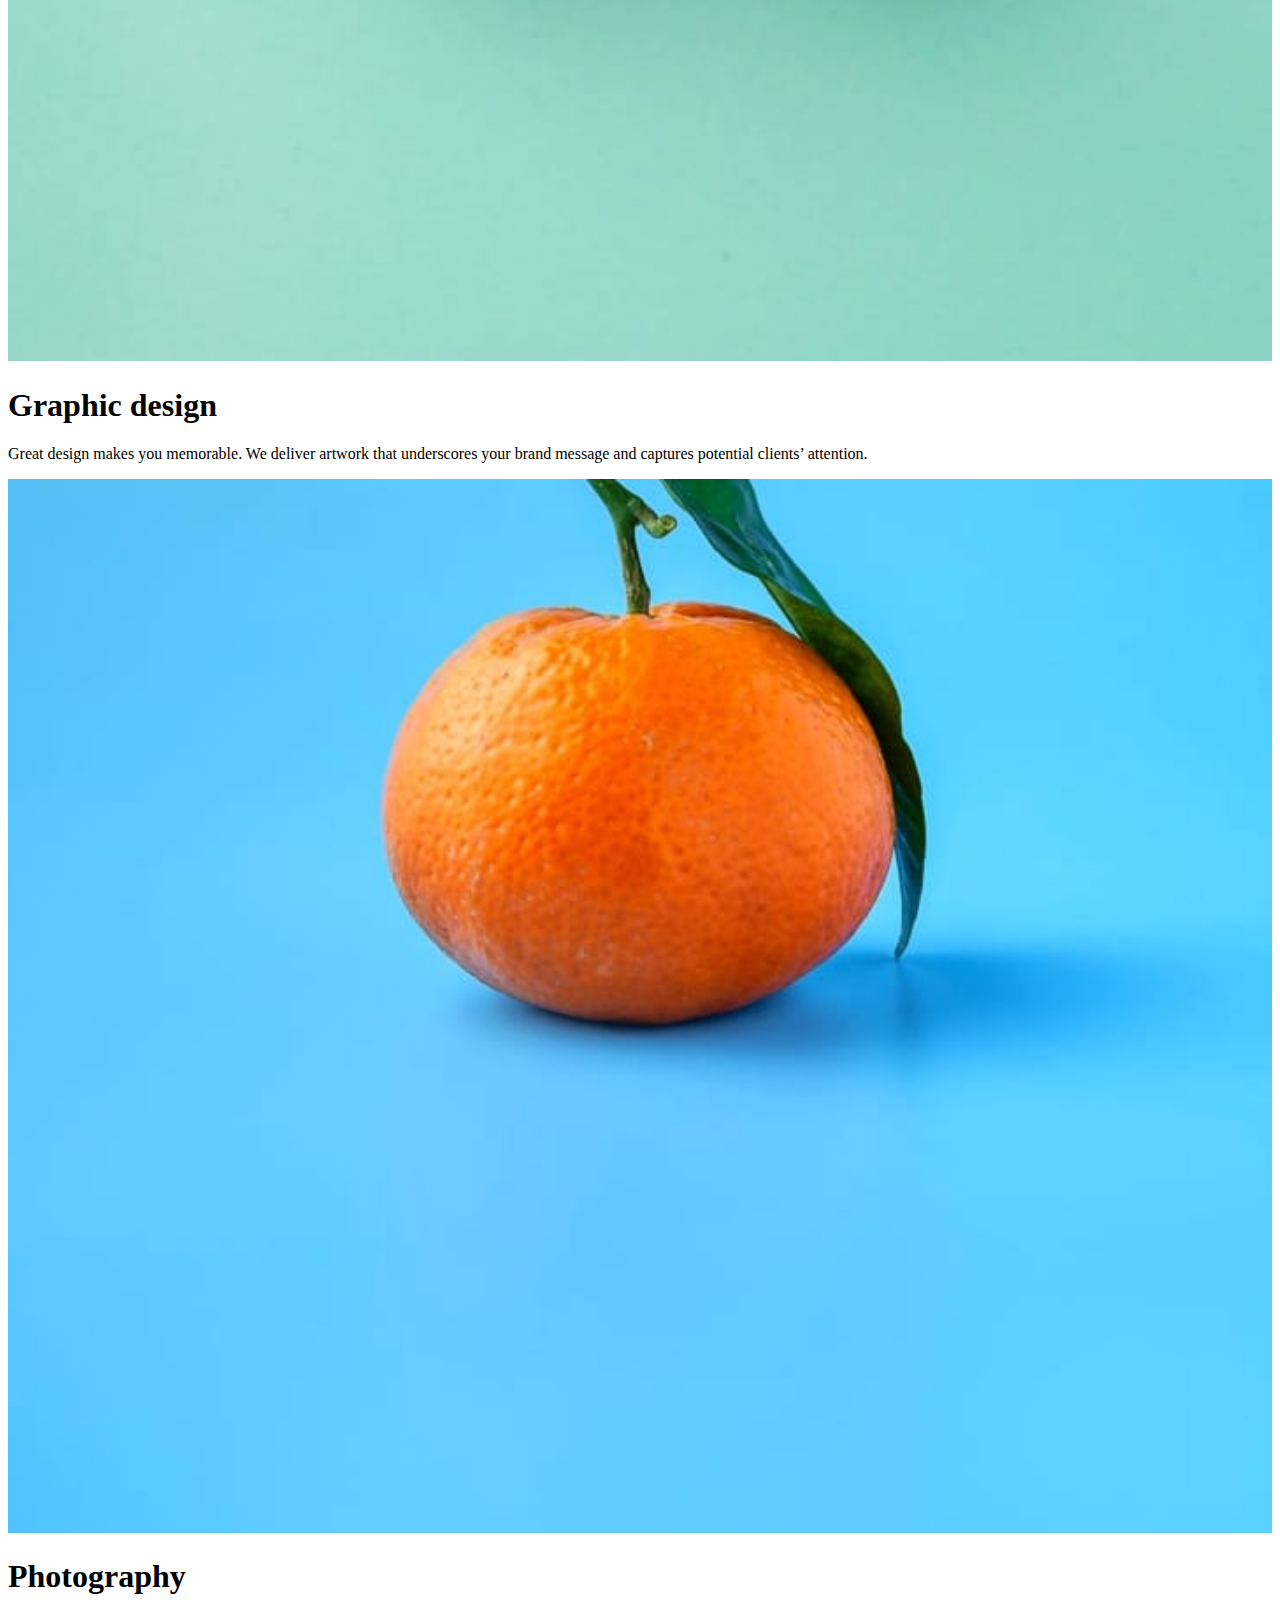
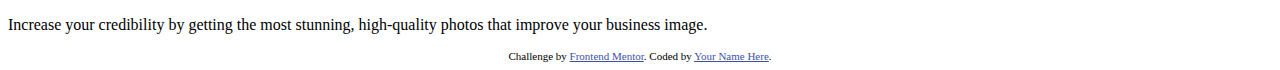
==== commit 165dd28f: "Merge branch 'main' of https://github.com/cypherdevs-hub/agencylanding-page into rh-fruit-section" ====
--- a/index.html
+++ b/index.html
@@ -5,6 +5,7 @@
   <meta name="viewport" content="width=device-width, initial-scale=1.0"> <!-- displays site properly based on user's device -->
 
   <link rel="icon" type="image/png" sizes="32x32" href="./images/favicon-32x32.png">
+  <link rel="stylesheet" href="./styles.css">
   
   <title>Frontend Mentor | Sunnyside agency landing page</title>
 
--- a/styles.css
+++ b/styles.css
@@ -0,0 +1,79 @@
+/* *{
+    margin: 0;
+    padding: 0;
+    box-sizing: border-box;
+} */
+main{
+   /* background-color: rgb(61,190,255); */
+    width: 100%;
+    /* max-width: 1440px; */
+    /* margin: 0 auto; */
+
+}
+img{
+    width: 100%;
+    max-width: 100%;
+    height: auto;
+}
+.hero{
+    width: 100%;
+    height: 100vh;
+    background-image: url('./images/desktop/image-header.jpg');
+    background-position: center;
+    background-size: cover;
+    background-repeat: no-repeat;
+    /* padding: 20px; */
+    
+}
+.hero > header{
+    display: flex;
+    justify-content: space-between;
+    align-items: center;
+    width: 95%;
+    margin: 0 auto;
+
+}
+.hero > .hero-text > img{
+    width: 30px;
+    height: 50px;
+    font-weight: 700;
+   
+}
+
+.hero > .hero-text{
+    width: 50%;
+    margin: 0 auto;
+    text-align: center;
+    color: hsl(0, 0%, 100%);
+    display: flex;
+    flex-direction: column;
+    justify-content: space-between;
+    align-items: center;
+    height: 35vh;
+    margin-top: 140px;
+    font-size: larger;
+    text-align: center;
+    letter-spacing: 15px;
+    
+    
+}
+header > nav {
+    display: flex;
+    flex-direction: row;
+    justify-content: space-between;
+    align-items: center;
+    width: 400px;
+    color: hsl(0, 0%, 100%);
+    font-weight: 600;
+    font-size: 18px;
+    margin-top: 20px;
+
+}
+header > nav > div > button{
+    border-radius: 50px;
+    color: hsl(210, 4%, 67%);
+    border: none;
+    padding: 12px 24px ;
+}
+
+    
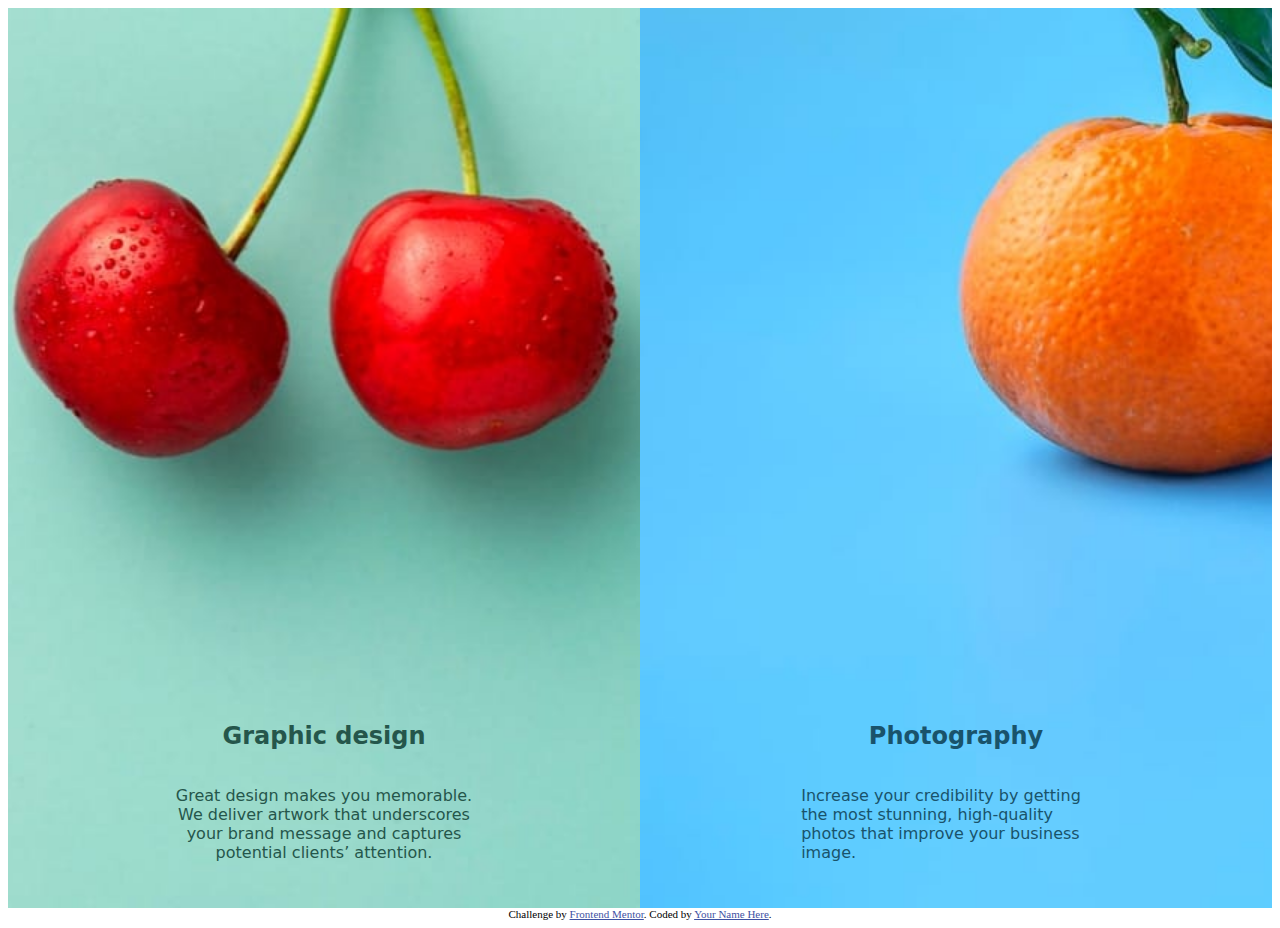
==== commit cff54fb2: "fruit-section" ====
--- a/index.html
+++ b/index.html
@@ -26,19 +26,19 @@
   <!-- fruits section starts here -->
   <section class="fruits">
     <div class="left-side">
-      <img src="/images/desktop/image-graphic-design.jpg" alt="">
-      <h1>Graphic design</h1>
-      <p> 
-         Great design makes you memorable. We deliver artwork that underscores your brand message and captures potential clients’ attention.
-      </p>
+      <div class="text">
+        <h2>Graphic design</h2>
+        <p> 
+           Great design makes you memorable. We deliver artwork that underscores your brand message and captures potential clients’ attention.
+        </p>
+      </div>
     </div>
     <div class="right-side">
-      <img src="/images/desktop/image-photography.jpg" alt="">
-      <h1> Photography</h1>
-      <p>Increase your credibility by getting the most stunning, high-quality photos that improve your business image.</p>
+      <div class="text">
+        <h2> Photography</h2>
+        <p>Increase your credibility by getting the most stunning, high-quality photos that improve your business image.</p>
+      </div>
     </div>
-
-
   </section>
    <!-- fruits section ends here -->
     <!-- testimonial section starts here -->
--- a/styles.css
+++ b/styles.css
@@ -1,79 +1,67 @@
-/* *{
-    margin: 0;
-    padding: 0;
-    box-sizing: border-box;
-} */
-main{
-   /* background-color: rgb(61,190,255); */
-    width: 100%;
-    /* max-width: 1440px; */
-    /* margin: 0 auto; */
+.fruits{
+    display: flex;
+}
+.left-side {
+    background-image: url('./images/desktop/image-graphic-design.jpg');
+    background-repeat: no-repeat;
+    background-position: center;
+    background-size: contain;
+    height: 100vh;
+    width: 50%;
+background-size: cover;
+    display: flex;
+    align-items: end;
+    justify-content: center 
 
 }
-img{
-    width: 100%;
-    max-width: 100%;
-    height: auto;
+.left-side > .text{
+    margin-bottom: 30px;
+    width: 50%;
+    display: flex;
+    flex-direction: column;
+    align-items: center;
+    justify-content: center;
+    text-align: center;
+    font-family: system-ui, -apple-system, BlinkMacSystemFont, 'Segoe UI', Roboto, Oxygen, Ubuntu, Cantarell, 'Open Sans', 'Helvetica Neue', sans-serif;
 }
-.hero{
-    width: 100%;
-    height: 100vh;
-    background-image: url('./images/desktop/image-header.jpg');
-    background-position: center;
-    background-size: cover;
-    background-repeat: no-repeat;
-    /* padding: 20px; */
-    
+.left-side > .text > h2{
+    color: hsl(167, 40%, 24%);
 }
-.hero > header{
-    display: flex;
-    justify-content: space-between;
-    align-items: center;
-    width: 95%;
-    margin: 0 auto;
-
-}
-.hero > .hero-text > img{
-    width: 30px;
-    height: 50px;
-    font-weight: 700;
-   
+.left-side > .text > p{
+    color:  hsl(167, 40%, 24%);
 }
 
-.hero > .hero-text{
+.right-side {
+    background-image: url('./images/desktop/image-photography.jpg');
     width: 50%;
-    margin: 0 auto;
-    text-align: center;
-    color: hsl(0, 0%, 100%);
+    background-repeat: no-repeat;
+    background-size: cover;
+    display: flex;
+    justify-content: center;
+    align-items: end;
+}
+.right-side > .text{
+    margin-bottom: 30px;
+    width: 49%;
     display: flex;
     flex-direction: column;
-    justify-content: space-between;
+    justify-content: center;
     align-items: center;
-    height: 35vh;
-    margin-top: 140px;
-    font-size: larger;
-    text-align: center;
-    letter-spacing: 15px;
-    
-    
-}
-header > nav {
-    display: flex;
-    flex-direction: row;
-    justify-content: space-between;
-    align-items: center;
-    width: 400px;
-    color: hsl(0, 0%, 100%);
-    font-weight: 600;
-    font-size: 18px;
-    margin-top: 20px;
-
-}
-header > nav > div > button{
-    border-radius: 50px;
-    color: hsl(210, 4%, 67%);
-    border: none;
-    padding: 12px 24px ;
+    font-family:system-ui, -apple-system, BlinkMacSystemFont, 'Segoe UI', Roboto, Oxygen, Ubuntu, Cantarell, 'Open Sans', 'Helvetica Neue', sans-serif
 }
 
-    
+    .right-side > .text > h2{
+        color:  hsl(198, 62%, 26%)
+        
+    }
+    .right-side > .text > p{
+        color:   hsl(198, 62%, 26%)
+    }
+
+@media screen and (max-width: 480px){
+    .fruits{
+        max-width: 375px;
+        display: flex;
+        flex-direction: column;
+    }
+}